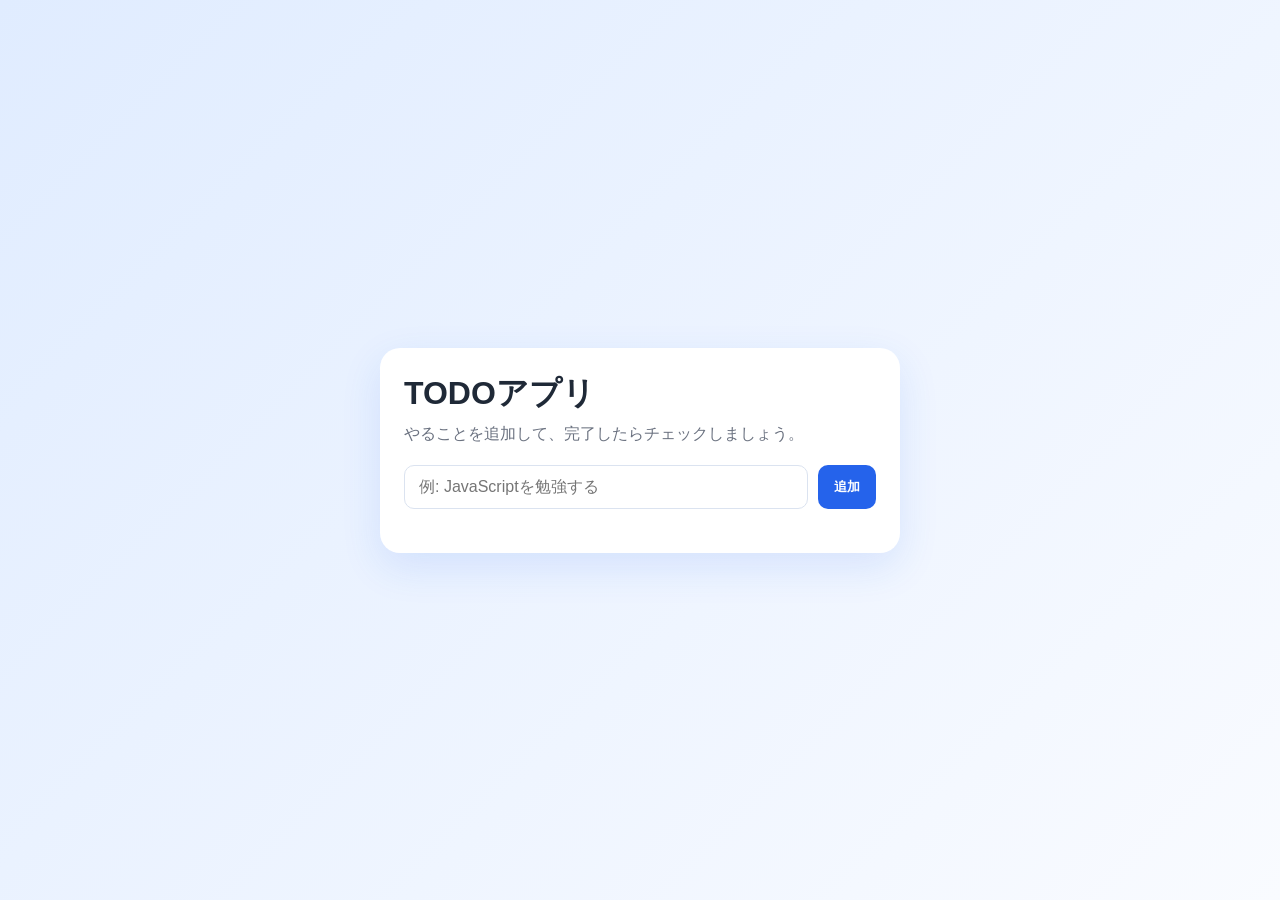
==== index.html @ 7089bcf9 "基本機能を追加" ====
<!DOCTYPE html>
<html lang="ja">
  <head>
    <meta charset="UTF-8" />
    <meta name="viewport" content="width=device-width, initial-scale=1.0" />
    <title>Simple Todo App</title>
    <link rel="stylesheet" href="style.css" />
  </head>
  <body>
    <main class="app">
      <section class="todo-card">
        <h1>TODOアプリ</h1>
        <p class="subtitle">やることを追加して、完了したらチェックしましょう。</p>

        <form id="todo-form" class="todo-form">
          <input
            id="todo-input"
            type="text"
            placeholder="例: JavaScriptを勉強する"
            aria-label="Todo入力"
            autocomplete="off"
          />
          <button type="submit">追加</button>
        </form>

        <ul id="todo-list" class="todo-list" aria-live="polite"></ul>
      </section>
    </main>

    <script src="script.js"></script>
  </body>
</html>
---- style.css ----
:root {
  color-scheme: light;
  --bg: #f4f7fb;
  --card: #ffffff;
  --primary: #2563eb;
  --primary-dark: #1e40af;
  --text: #1f2937;
  --muted: #6b7280;
  --border: #dbe3f0;
  --done: #9ca3af;
}

* {
  box-sizing: border-box;
}

body {
  margin: 0;
  font-family: Arial, Helvetica, sans-serif;
  background: linear-gradient(135deg, #e0ecff, #f9fbff);
  color: var(--text);
}

.app {
  min-height: 100vh;
  display: grid;
  place-items: center;
  padding: 24px;
}

.todo-card {
  width: min(100%, 520px);
  background: var(--card);
  border-radius: 20px;
  box-shadow: 0 14px 40px rgba(37, 99, 235, 0.12);
  padding: 24px;
}

h1 {
  margin: 0 0 8px;
  font-size: 2rem;
}

.subtitle {
  margin: 0 0 20px;
  color: var(--muted);
}

.todo-form {
  display: flex;
  gap: 10px;
}

.todo-form input {
  flex: 1;
  padding: 12px 14px;
  border: 1px solid var(--border);
  border-radius: 10px;
  font-size: 1rem;
}

.todo-form button {
  border: none;
  background: var(--primary);
  color: white;
  padding: 12px 16px;
  border-radius: 10px;
  cursor: pointer;
  font-weight: bold;
}

.todo-form button:hover {
  background: var(--primary-dark);
}

.todo-list {
  list-style: none;
  padding: 0;
  margin: 20px 0 0;
  display: grid;
  gap: 10px;
}

.todo-item {
  display: flex;
  align-items: center;
  justify-content: space-between;
  gap: 12px;
  background: #f8fafc;
  border: 1px solid var(--border);
  border-radius: 12px;
  padding: 12px 14px;
}

.todo-item-left {
  display: flex;
  align-items: center;
  gap: 10px;
  min-width: 0;
}

.todo-item input[type="checkbox"] {
  width: 18px;
  height: 18px;
  accent-color: var(--primary);
}

.todo-text {
  overflow-wrap: anywhere;
}

.todo-item.completed .todo-text {
  text-decoration: line-through;
  color: var(--done);
}

.delete-button {
  border: none;
  background: #ef4444;
  color: white;
  padding: 8px 10px;
  border-radius: 8px;
  cursor: pointer;
}

.delete-button:hover {
  background: #dc2626;
}
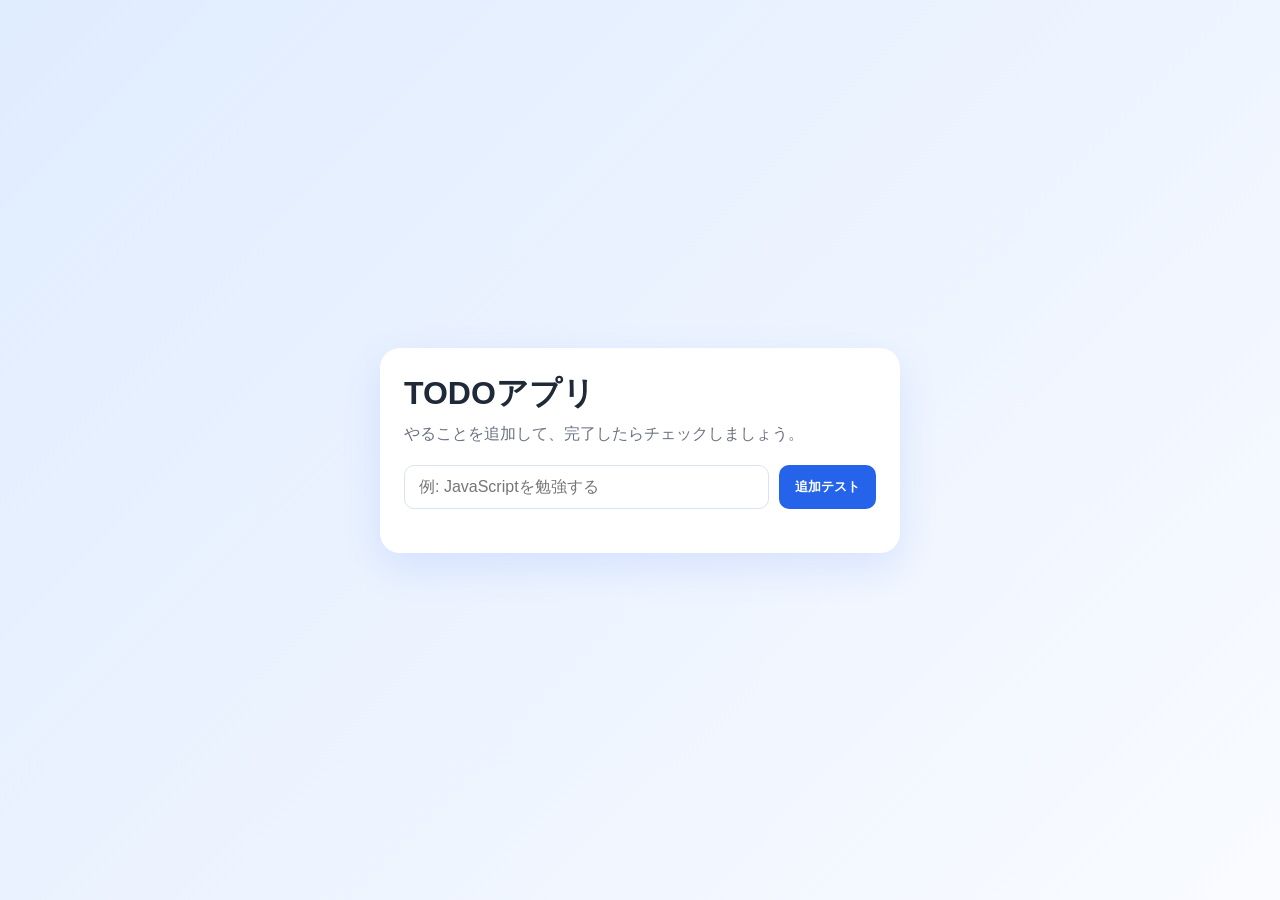
==== commit a8d37f13: "no message" ====
--- a/index.html
+++ b/index.html
@@ -20,7 +20,7 @@
             aria-label="Todo入力"
             autocomplete="off"
           />
-          <button type="submit">追加</button>
+          <button type="submit">追加テスト</button>
         </form>
 
         <ul id="todo-list" class="todo-list" aria-live="polite"></ul>
